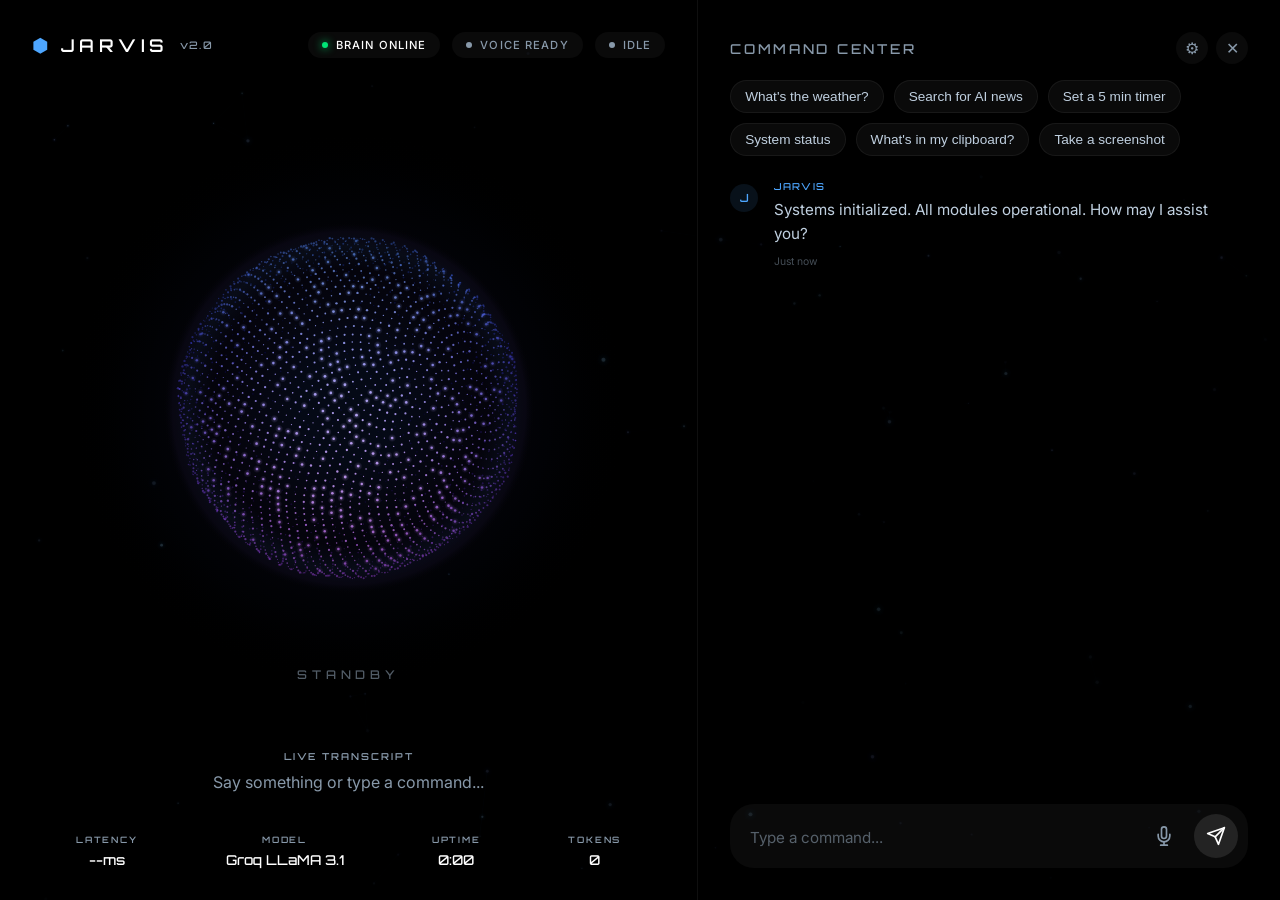
==== index.html @ 5490cc24 "Initial commit for Jarvis 2.0 with 0-latency streaming" ====
<!DOCTYPE html>
<html lang="en">
<head>
  <meta charset="UTF-8" />
  <meta name="viewport" content="width=device-width, initial-scale=1.0" />
  <title>JARVIS AI v2.0</title>
  <meta name="description" content="JARVIS AI — Advanced voice assistant interface with holographic orb visualization" />
  <link href="https://fonts.googleapis.com/css2?family=Inter:wght@300;400;500;600;700&family=Orbitron:wght@400;500;600;700;800;900&display=swap" rel="stylesheet">
  <link rel="stylesheet" href="style.css" />
</head>
<body>
  <div class="scanlines"></div>
  <canvas id="particleCanvas"></canvas>

  <div class="app boot-fade" id="app">
    <!-- Left: Orb + Status -->
    <section class="orb-section">
      <header class="top-bar boot-slide-down">
        <div class="logo">
          <span class="logo-icon">&#x2B22;</span>
          <span class="logo-text">JARVIS</span>
          <span class="logo-version">v2.0</span>
        </div>
        <div class="status-pills">
          <div class="pill online" id="pillBrain"><span class="dot"></span> Brain Online</div>
          <div class="pill" id="pillVoice"><span class="dot"></span> Voice Ready</div>
          <div class="pill" id="pillMode"><span class="dot"></span> <span id="modeText">Idle</span></div>
        </div>
      </header>

      <div class="orb-container boot-scale" id="orbContainer">
        <canvas id="orbCanvas" width="600" height="600"></canvas>
        <div class="orb-label" id="orbLabel">STANDBY</div>
      </div>

      <div class="transcript-bar" id="transcriptBar">
        <div class="transcript-label">LIVE TRANSCRIPT</div>
        <div class="transcript-text" id="transcriptText">Say something or type a command...</div>
      </div>

      <div class="metrics-row boot-slide-up">
        <div class="metric">
          <span class="metric-label">LATENCY</span>
          <span class="metric-value" id="metricLatency">--ms</span>
        </div>
        <div class="metric">
          <span class="metric-label">MODEL</span>
          <span class="metric-value" id="metricModel">Groq LLaMA 3.1</span>
        </div>
        <div class="metric">
          <span class="metric-label">UPTIME</span>
          <span class="metric-value" id="metricUptime">0:00</span>
        </div>
        <div class="metric">
          <span class="metric-label">TOKENS</span>
          <span class="metric-value" id="metricTokens">0</span>
        </div>
      </div>
    </section>

    <!-- Right: Chat + Controls -->
    <section class="chat-section boot-slide-left">
      <div class="chat-header">
        <h2>Command Center</h2>
        <div class="chat-actions">
          <button class="icon-btn" id="settingsBtn" title="Settings">&#x2699;</button>
          <button class="icon-btn" id="clearBtn" title="Clear chat">&#x2715;</button>
        </div>
      </div>

      <div class="suggestions" id="suggestions">
      <button class="suggestion-chip">What's the weather?</button>
        <button class="suggestion-chip">Search for AI news</button>
        <button class="suggestion-chip">Set a 5 min timer</button>
        <button class="suggestion-chip">System status</button>
        <button class="suggestion-chip">What's in my clipboard?</button>
        <button class="suggestion-chip">Take a screenshot</button>
      </div>

      <div class="chat-log" id="chatLog">
        <div class="message jarvis">
          <div class="message-avatar">J</div>
          <div class="message-body">
            <div class="message-name">JARVIS</div>
            <div class="message-text">Systems initialized. All modules operational. How may I assist you?</div>
            <div class="message-time">Just now</div>
          </div>
        </div>
      </div>

      <div class="composer">
        <div class="input-wrapper">
          <textarea id="commandInput" placeholder="Type a command..." rows="1"></textarea>
          <div class="composer-actions">
            <button class="mic-btn" id="micBtn" title="Toggle microphone">
              <svg viewBox="0 0 24 24" fill="none" stroke="currentColor" stroke-width="2" stroke-linecap="round" stroke-linejoin="round">
                <path d="M12 1a3 3 0 0 0-3 3v8a3 3 0 0 0 6 0V4a3 3 0 0 0-3-3z"/>
                <path d="M19 10v2a7 7 0 0 1-14 0v-2"/>
                <line x1="12" y1="19" x2="12" y2="23"/>
                <line x1="8" y1="23" x2="16" y2="23"/>
              </svg>
            </button>
            <button class="send-btn" id="sendBtn" title="Send command">
              <svg viewBox="0 0 24 24" fill="none" stroke="currentColor" stroke-width="2" stroke-linecap="round" stroke-linejoin="round">
                <line x1="22" y1="2" x2="11" y2="13"/>
                <polygon points="22 2 15 22 11 13 2 9 22 2"/>
              </svg>
            </button>
          </div>
        </div>
      </div>
    </section>
  </div>

  <script src="orb.js"></script>
  <script src="particles.js"></script>
  <script src="app.js"></script>
</body>
</html>
---- style.css ----
/* ══════════════════════════════════════════════════════════════════
   JARVIS AI v2.0 — Clean & Minimal Theme
   ══════════════════════════════════════════════════════════════════ */

:root {
  --bg-deep: #000000;
  --bg-panel: rgba(0, 0, 0, 0.3);
  --glass: rgba(255, 255, 255, 0.04);
  --glass-hover: rgba(255, 255, 255, 0.08);
  --border: rgba(255, 255, 255, 0.06);
  --border-active: rgba(255, 255, 255, 0.2);
  --blue-core: #4da6ff;
  --blue-glow: #2196f3;
  --blue-bright: #64b5f6;
  --cyan: #00e5ff;
  --white: #ffffff;
  --muted: #8899aa;
  --text: #c0d0e0;
  --accent-green: #00e676;
  --accent-red: #ff5252;
  --font-display: 'Orbitron', monospace;
  --font-body: 'Inter', -apple-system, BlinkMacSystemFont, sans-serif;
  --radius: 8px;
}

/* ── Reset ───────────────────────────────────────────────────────── */
*, *::before, *::after { box-sizing: border-box; margin: 0; padding: 0; }
html { height: 100%; -webkit-font-smoothing: antialiased; }
body {
  height: 100%;
  font-family: var(--font-body);
  color: var(--text);
  background: var(--bg-deep);
  overflow: hidden;
}

/* ── Particle canvas (background) ────────────────────────────────── */
#particleCanvas {
  position: fixed; inset: 0; z-index: 0;
  width: 100%; height: 100%;
  pointer-events: none;
  opacity: 0.3;
}

/* ── Main layout ─────────────────────────────────────────────────── */
.app {
  position: relative; z-index: 1;
  height: 100vh;
  display: grid;
  grid-template-columns: 1.2fr 1fr;
  gap: 0;
}

/* ── Left: Orb section ───────────────────────────────────────────── */
.orb-section {
  display: flex;
  flex-direction: column;
  padding: 32px;
  border-right: 1px solid var(--border);
  background: transparent;
}

/* Top bar */
.top-bar {
  display: flex;
  justify-content: space-between;
  align-items: center;
  margin-bottom: 24px;
}

.logo {
  display: flex;
  align-items: center;
  gap: 12px;
}

.logo-icon {
  font-size: 1.2rem;
  color: var(--blue-core);
}

.logo-text {
  font-family: var(--font-display);
  font-size: 1.1rem;
  font-weight: 600;
  letter-spacing: 0.25em;
  color: var(--white);
}

.logo-version {
  font-family: var(--font-display);
  font-size: 0.65rem;
  font-weight: 500;
  color: var(--muted);
  letter-spacing: 0.1em;
}

.status-pills {
  display: flex;
  gap: 12px;
}

.pill {
  display: flex;
  align-items: center;
  gap: 8px;
  padding: 6px 14px;
  border-radius: 20px;
  font-size: 0.7rem;
  font-weight: 500;
  letter-spacing: 0.1em;
  text-transform: uppercase;
  background: var(--glass);
  color: var(--muted);
}

.pill .dot {
  width: 6px; height: 6px;
  border-radius: 50%;
  background: var(--muted);
}

.pill.online .dot {
  background: var(--accent-green);
  box-shadow: 0 0 8px var(--accent-green);
}

.pill.online {
  color: var(--white);
}

/* Orb container */
.orb-container {
  flex: 1;
  display: flex;
  flex-direction: column;
  align-items: center;
  justify-content: center;
  position: relative;
  min-height: 0;
}

#orbCanvas {
  width: min(60vh, 560px);
  height: min(60vh, 560px);
  filter: drop-shadow(0 0 80px rgba(80, 120, 255, 0.1));
}

.orb-label {
  position: absolute;
  bottom: 8%;
  font-family: var(--font-display);
  font-size: 0.75rem;
  font-weight: 500;
  letter-spacing: 0.4em;
  color: var(--muted);
  opacity: 0.6;
  animation: labelPulse 4s ease-in-out infinite;
}

@keyframes labelPulse {
  0%, 100% { opacity: 0.3; }
  50% { opacity: 0.8; }
}

/* Transcript bar */
.transcript-bar {
  padding: 16px 0;
  text-align: center;
}

.transcript-label {
  font-family: var(--font-display);
  font-size: 0.6rem;
  font-weight: 600;
  letter-spacing: 0.2em;
  color: var(--muted);
  margin-bottom: 8px;
}

.transcript-text {
  font-size: 1rem;
  color: var(--muted);
  line-height: 1.5;
  min-height: 1.5em;
  transition: color 0.3s;
}

.transcript-text.active {
  color: var(--white);
}

/* Metrics row */
.metrics-row {
  display: flex;
  justify-content: space-around;
  margin-top: auto;
  padding-top: 24px;
}

.metric {
  text-align: center;
}

.metric-label {
  display: block;
  font-family: var(--font-display);
  font-size: 0.55rem;
  font-weight: 600;
  letter-spacing: 0.2em;
  color: var(--muted);
  margin-bottom: 6px;
}

.metric-value {
  display: block;
  font-family: var(--font-display);
  font-size: 0.85rem;
  font-weight: 500;
  color: var(--white);
}

/* ── Right: Chat section ─────────────────────────────────────────── */
.chat-section {
  display: flex;
  flex-direction: column;
  background: var(--bg-panel);
  min-height: 0;
}

.chat-header {
  display: flex;
  justify-content: space-between;
  align-items: center;
  padding: 32px 32px 16px;
}

.chat-header h2 {
  font-family: var(--font-display);
  font-size: 0.85rem;
  font-weight: 500;
  letter-spacing: 0.2em;
  text-transform: uppercase;
  color: var(--muted);
}

.chat-actions {
  display: flex;
  gap: 8px;
}

.icon-btn {
  width: 32px; height: 32px;
  border-radius: 50%;
  border: none;
  background: var(--glass);
  color: var(--muted);
  font-size: 1rem;
  cursor: pointer;
  display: grid; place-items: center;
  transition: all 0.2s;
}

.icon-btn:hover {
  background: var(--glass-hover);
  color: var(--white);
}

/* Suggestions */
.suggestions {
  display: flex;
  flex-wrap: wrap;
  gap: 10px;
  padding: 0 32px 24px;
}

.suggestion-chip {
  padding: 8px 14px;
  background: var(--glass);
  border: 1px solid var(--border);
  border-radius: 20px;
  color: var(--text);
  font-size: 0.85rem;
  cursor: pointer;
  transition: all 0.3s cubic-bezier(0.16, 1, 0.3, 1);
}

.suggestion-chip:hover {
  background: rgba(77, 166, 255, 0.15);
  border-color: var(--blue-core);
  color: var(--white);
  transform: translateY(-2px) scale(1.02);
  box-shadow: 0 4px 12px rgba(77, 166, 255, 0.2);
}

.suggestion-chip:active {
  transform: translateY(0) scale(0.98);
}
/* Chat log */
.chat-log {
  flex: 1;
  overflow-y: auto;
  padding: 0 32px;
  display: flex;
  flex-direction: column;
  gap: 24px;
  min-height: 0;
}

.chat-log::-webkit-scrollbar { width: 4px; }
.chat-log::-webkit-scrollbar-track { background: transparent; }
.chat-log::-webkit-scrollbar-thumb { background: var(--glass-hover); border-radius: 4px; }

.message {
  display: flex;
  gap: 16px;
  max-width: 95%;
  animation: messageIn 0.35s cubic-bezier(0.22, 1, 0.36, 1);
}

@keyframes messageIn {
  from { opacity: 0; transform: translateY(12px); }
  to { opacity: 1; transform: translateY(0); }
}

.message.user {
  flex-direction: row-reverse;
  align-self: flex-end;
}

.message-avatar {
  width: 28px; height: 28px;
  border-radius: 50%;
  display: grid; place-items: center;
  font-family: var(--font-display);
  font-weight: 600;
  font-size: 0.7rem;
  flex-shrink: 0;
  margin-top: 4px;
}

.message.jarvis .message-avatar {
  background: rgba(77, 166, 255, 0.1);
  color: var(--blue-core);
}

.message.user .message-avatar {
  background: var(--glass);
  color: var(--muted);
}

.message-body {
  flex: 1;
}

.message-name {
  font-family: var(--font-display);
  font-size: 0.6rem;
  font-weight: 500;
  letter-spacing: 0.15em;
  text-transform: uppercase;
  margin-bottom: 6px;
}

.message.jarvis .message-name { color: var(--blue-core); }
.message.user .message-name { color: var(--muted); text-align: right; }

.message-text {
  font-size: 0.95rem;
  line-height: 1.6;
  color: var(--text);
}

.message.user .message-text {
  color: var(--white);
  text-align: right;
}

.message-time {
  font-size: 0.65rem;
  color: var(--muted);
  margin-top: 8px;
  opacity: 0.5;
}

.message.user .message-time { text-align: right; }

/* Composer */
.composer {
  padding: 24px 32px 32px;
}

.input-wrapper {
  display: flex;
  align-items: flex-end;
  gap: 12px;
  background: var(--glass);
  border-radius: 24px;
  padding: 10px 10px 10px 20px;
  transition: background 0.3s;
}

.input-wrapper:focus-within {
  background: var(--glass-hover);
}

.input-wrapper textarea {
  flex: 1;
  border: none;
  background: transparent;
  color: var(--white);
  font-family: var(--font-body);
  font-size: 0.95rem;
  line-height: 1.5;
  resize: none;
  outline: none;
  max-height: 120px;
  padding-bottom: 8px;
  padding-top: 8px;
}

.input-wrapper textarea::placeholder {
  color: var(--muted);
  opacity: 0.6;
}

.composer-actions {
  display: flex;
  gap: 8px;
  flex-shrink: 0;
}

.mic-btn, .send-btn {
  width: 44px; height: 44px;
  border-radius: 50%;
  border: none;
  cursor: pointer;
  display: grid; place-items: center;
  transition: all 0.3s cubic-bezier(0.175, 0.885, 0.32, 1.275);
}

.mic-btn {
  background: transparent;
  color: var(--muted);
}

.mic-btn:hover { 
  background: rgba(77, 166, 255, 0.15); 
  color: var(--blue-core); 
  transform: scale(1.1);
}

.mic-btn:active {
  transform: scale(0.95);
}

.send-btn {
  background: var(--glass);
  color: var(--text);
}

.send-btn:hover {
  background: var(--blue-core);
  color: #000;
  transform: scale(1.1);
  box-shadow: 0 0 15px rgba(77, 166, 255, 0.4);
}

.send-btn:active {
  transform: scale(0.95);
}

.mic-btn.active {
  background: rgba(255, 82, 82, 0.15);
  color: var(--accent-red);
  animation: micPulse 2s ease-in-out infinite;
}

@keyframes micPulse {
  0%, 100% { transform: scale(1); }
  50% { transform: scale(1.1); }
}

.mic-btn svg, .send-btn svg {
  width: 20px; height: 20px;
}

.send-btn {
  background: rgba(255, 255, 255, 0.1);
  color: var(--white);
}

.send-btn:hover {
  background: rgba(255, 255, 255, 0.2);
}

/* ── Responsive ──────────────────────────────────────────────────── */
@media (max-width: 1100px) {
  .app { grid-template-columns: 1fr; grid-template-rows: 55vh 1fr; }
  .orb-section { border-right: none; border-bottom: 1px solid var(--border); padding: 24px; }
  .metrics-row { padding-top: 16px; }
}

@media (max-width: 640px) {
  .orb-section { padding: 16px; }
  .top-bar { flex-direction: column; gap: 12px; align-items: flex-start; }
  .status-pills { flex-wrap: wrap; }
}

/* ── Custom Scrollbar ─────────────────────────────────────────────── */
::-webkit-scrollbar {
  width: 6px;
}

::-webkit-scrollbar-track {
  background: transparent;
}

::-webkit-scrollbar-thumb {
  background: rgba(77, 166, 255, 0.25);
  border-radius: 3px;
  transition: background 0.3s;
}

::-webkit-scrollbar-thumb:hover {
  background: rgba(77, 166, 255, 0.5);
}

/* Firefox scrollbar */
* {
  scrollbar-width: thin;
  scrollbar-color: rgba(77, 166, 255, 0.25) transparent;
}

/* ── Typing Indicator ─────────────────────────────────────────────── */
.typing-indicator {
  display: flex;
  align-items: center;
  gap: 5px;
  padding: 12px 16px;
}

.typing-indicator .dot {
  width: 8px;
  height: 8px;
  border-radius: 50%;
  background: var(--blue-core);
  opacity: 0.4;
  animation: typingBounce 1.4s ease-in-out infinite;
}

.typing-indicator .dot:nth-child(2) {
  animation-delay: 0.2s;
}

.typing-indicator .dot:nth-child(3) {
  animation-delay: 0.4s;
}

@keyframes typingBounce {
  0%, 60%, 100% {
    transform: translateY(0);
    opacity: 0.4;
  }
  30% {
    transform: translateY(-8px);
    opacity: 1;
  }
}

/* ── Keyboard shortcut hints ──────────────────────────────────────── */
.shortcut-hint {
  position: fixed;
  bottom: 12px;
  left: 50%;
  transform: translateX(-50%);
  font-size: 0.65rem;
  color: var(--muted);
  opacity: 0.4;
  font-family: var(--font-display);
  letter-spacing: 0.15em;
  pointer-events: none;
  z-index: 10;
}

kbd {
  background: rgba(255,255,255,0.08);
  border: 1px solid rgba(255,255,255,0.12);
  border-radius: 3px;
  padding: 1px 5px;
  font-family: var(--font-display);
  font-size: 0.6rem;
}

/* ── Boot Animations (React/Mount Style) ───────────────────────── */
@keyframes bootFadeIn {
  from { opacity: 0; }
  to { opacity: 1; }
}
@keyframes bootSlideDown {
  from { opacity: 0; transform: translateY(-20px); }
  to { opacity: 1; transform: translateY(0); }
}
@keyframes bootSlideUp {
  from { opacity: 0; transform: translateY(20px); }
  to { opacity: 1; transform: translateY(0); }
}
@keyframes bootSlideLeft {
  from { opacity: 0; transform: translateX(30px); }
  to { opacity: 1; transform: translateX(0); }
}
@keyframes bootScaleUp {
  from { opacity: 0; transform: scale(0.8); }
  to { opacity: 1; transform: scale(1); }
}

.boot-fade {
  animation: bootFadeIn 0.8s ease-out forwards;
}
.boot-slide-down {
  opacity: 0;
  animation: bootSlideDown 0.8s cubic-bezier(0.16, 1, 0.3, 1) 0.2s forwards;
}
.boot-scale {
  opacity: 0;
  animation: bootScaleUp 1s cubic-bezier(0.16, 1, 0.3, 1) 0.4s forwards;
}
.boot-slide-up {
  opacity: 0;
  animation: bootSlideUp 0.8s cubic-bezier(0.16, 1, 0.3, 1) 0.6s forwards;
}
.boot-slide-left {
  opacity: 0;
  animation: bootSlideLeft 0.8s cubic-bezier(0.16, 1, 0.3, 1) 0.8s forwards;
}
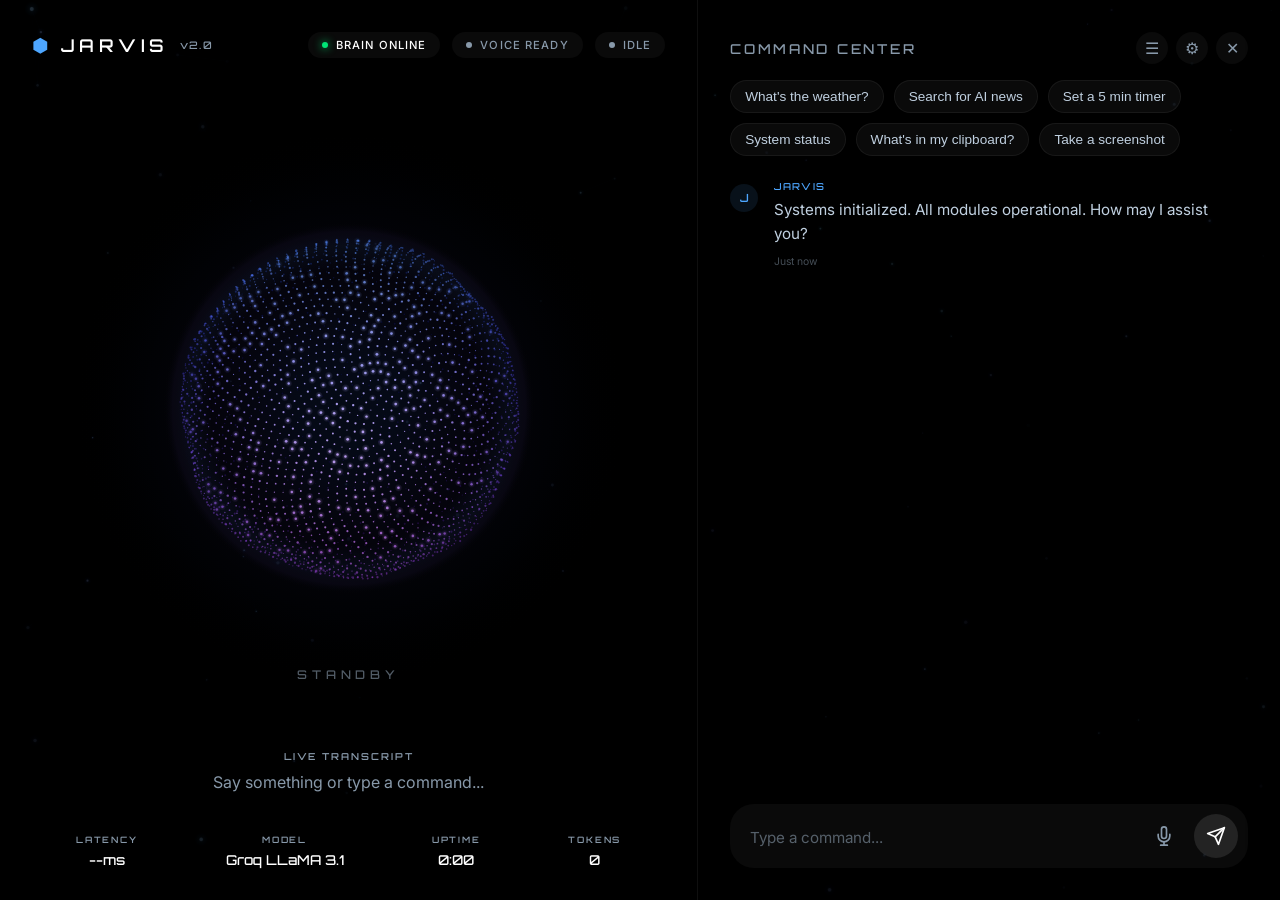
==== commit b1a44a70: "Phase 3: Added Settings modal, Theme logic, and Conversation History persistence" ====
--- a/index.html
+++ b/index.html
@@ -60,9 +60,19 @@
 
     <!-- Right: Chat + Controls -->
     <section class="chat-section boot-slide-left">
+      <div class="history-sidebar" id="historySidebar">
+        <div class="history-header">
+          <h3>Past Sessions</h3>
+          <button class="icon-btn" id="closeHistoryBtn">&#x2715;</button>
+        </div>
+        <div class="history-list" id="historyList">
+          <!-- Populated by JS -->
+        </div>
+      </div>
       <div class="chat-header">
         <h2>Command Center</h2>
         <div class="chat-actions">
+          <button class="icon-btn" id="historyBtn" title="History">&#9776;</button>
           <button class="icon-btn" id="settingsBtn" title="Settings">&#x2699;</button>
           <button class="icon-btn" id="clearBtn" title="Clear chat">&#x2715;</button>
         </div>
@@ -110,6 +120,44 @@
         </div>
       </div>
     </section>
+
+    <!-- Settings Modal -->
+    <div class="modal-overlay" id="settingsModal">
+      <div class="modal-content boot-scale">
+        <div class="modal-header">
+          <h2>System Preferences</h2>
+          <button class="icon-btn close-modal" id="closeSettingsBtn">&#x2715;</button>
+        </div>
+        <div class="modal-body">
+          <div class="setting-group">
+            <label>LLM Model</label>
+            <select id="modelSelect">
+              <option value="llama-3.3-70b-versatile">LLaMA 3.3 70B (Fast, Default)</option>
+              <option value="mixtral-8x7b-32768">Mixtral 8x7B (Creative)</option>
+            </select>
+          </div>
+          <div class="setting-group">
+            <label>TTS Engine</label>
+            <select id="voiceSelect">
+              <option value="sapi5">Windows SAPI5 (Fast, Offline)</option>
+              <option value="edge">Edge TTS (High Quality, Online)</option>
+            </select>
+          </div>
+          <div class="setting-group">
+            <label>Visual Theme</label>
+            <select id="themeSelect">
+              <option value="iron-man">Iron Man (Cyan/Blue)</option>
+              <option value="ultron">Ultron (Red/Orange)</option>
+              <option value="vision">Vision (Green/Yellow)</option>
+            </select>
+          </div>
+        </div>
+        <div class="modal-footer">
+          <button class="primary-btn" id="saveSettingsBtn">Save Configuration</button>
+        </div>
+      </div>
+    </div>
+
   </div>
 
   <script src="orb.js"></script>
--- a/style.css
+++ b/style.css
@@ -633,3 +633,156 @@
   opacity: 0;
   animation: bootSlideLeft 0.8s cubic-bezier(0.16, 1, 0.3, 1) 0.8s forwards;
 }
+
+/* ── History Sidebar ── */
+.history-sidebar {
+  position: absolute;
+  top: 0; right: -300px;
+  width: 300px;
+  height: 100%;
+  background: rgba(10, 20, 30, 0.95);
+  border-left: 1px solid rgba(0, 229, 255, 0.2);
+  z-index: 50;
+  display: flex;
+  flex-direction: column;
+  transition: right 0.3s cubic-bezier(0.16, 1, 0.3, 1);
+  box-shadow: -5px 0 20px rgba(0,0,0,0.5);
+  backdrop-filter: blur(10px);
+}
+.history-sidebar.active {
+  right: 0;
+}
+.history-header {
+  padding: 15px;
+  border-bottom: 1px solid rgba(255,255,255,0.1);
+  display: flex;
+  justify-content: space-between;
+  align-items: center;
+}
+.history-header h3 {
+  margin: 0;
+  font-family: var(--font-header);
+  font-size: 1rem;
+  letter-spacing: 1px;
+}
+.history-list {
+  flex: 1;
+  overflow-y: auto;
+  padding: 10px;
+}
+.history-item {
+  padding: 12px;
+  background: rgba(255,255,255,0.03);
+  border-radius: 8px;
+  margin-bottom: 10px;
+  cursor: pointer;
+  transition: background 0.2s;
+  font-size: 0.9rem;
+}
+.history-item:hover {
+  background: rgba(0, 229, 255, 0.1);
+}
+.history-item-date {
+  font-size: 0.75rem;
+  color: var(--muted);
+  margin-bottom: 5px;
+}
+
+/* ── Modals & Settings ── */
+.modal-overlay {
+  position: fixed;
+  top: 0; left: 0; width: 100vw; height: 100vh;
+  background: rgba(0, 5, 10, 0.8);
+  backdrop-filter: blur(8px);
+  display: flex;
+  align-items: center;
+  justify-content: center;
+  z-index: 1000;
+  opacity: 0;
+  pointer-events: none;
+  transition: opacity 0.3s ease;
+}
+.modal-overlay.active {
+  opacity: 1;
+  pointer-events: auto;
+}
+.modal-content {
+  background: rgba(10, 20, 30, 0.85);
+  border: 1px solid rgba(0, 229, 255, 0.3);
+  border-radius: 12px;
+  width: 400px;
+  max-width: 90%;
+  box-shadow: 0 10px 40px rgba(0, 0, 0, 0.8), inset 0 0 20px rgba(0, 229, 255, 0.05);
+  transform: scale(0.95);
+  transition: transform 0.3s cubic-bezier(0.16, 1, 0.3, 1);
+}
+.modal-overlay.active .modal-content {
+  transform: scale(1);
+}
+.modal-header {
+  padding: 20px;
+  border-bottom: 1px solid rgba(255, 255, 255, 0.05);
+  display: flex;
+  justify-content: space-between;
+  align-items: center;
+}
+.modal-header h2 {
+  font-family: var(--font-header);
+  font-size: 1.2rem;
+  font-weight: 600;
+  letter-spacing: 1px;
+  margin: 0;
+}
+.modal-body {
+  padding: 20px;
+}
+.setting-group {
+  margin-bottom: 20px;
+}
+.setting-group label {
+  display: block;
+  font-size: 0.85rem;
+  color: var(--muted);
+  margin-bottom: 8px;
+  text-transform: uppercase;
+  letter-spacing: 1px;
+}
+.setting-group select {
+  width: 100%;
+  background: rgba(0, 0, 0, 0.4);
+  border: 1px solid rgba(255, 255, 255, 0.1);
+  color: var(--text);
+  padding: 10px;
+  border-radius: 6px;
+  font-family: var(--font-body);
+  font-size: 0.95rem;
+  outline: none;
+  transition: border-color 0.2s;
+}
+.setting-group select:focus {
+  border-color: var(--primary);
+}
+.modal-footer {
+  padding: 20px;
+  border-top: 1px solid rgba(255, 255, 255, 0.05);
+  display: flex;
+  justify-content: flex-end;
+}
+.primary-btn {
+  background: rgba(0, 229, 255, 0.15);
+  border: 1px solid var(--primary);
+  color: var(--primary);
+  padding: 10px 20px;
+  border-radius: 6px;
+  font-family: var(--font-header);
+  font-size: 0.9rem;
+  font-weight: 600;
+  letter-spacing: 1px;
+  cursor: pointer;
+  transition: all 0.2s;
+}
+.primary-btn:hover {
+  background: var(--primary);
+  color: #000;
+  box-shadow: 0 0 15px rgba(0, 229, 255, 0.5);
+}
